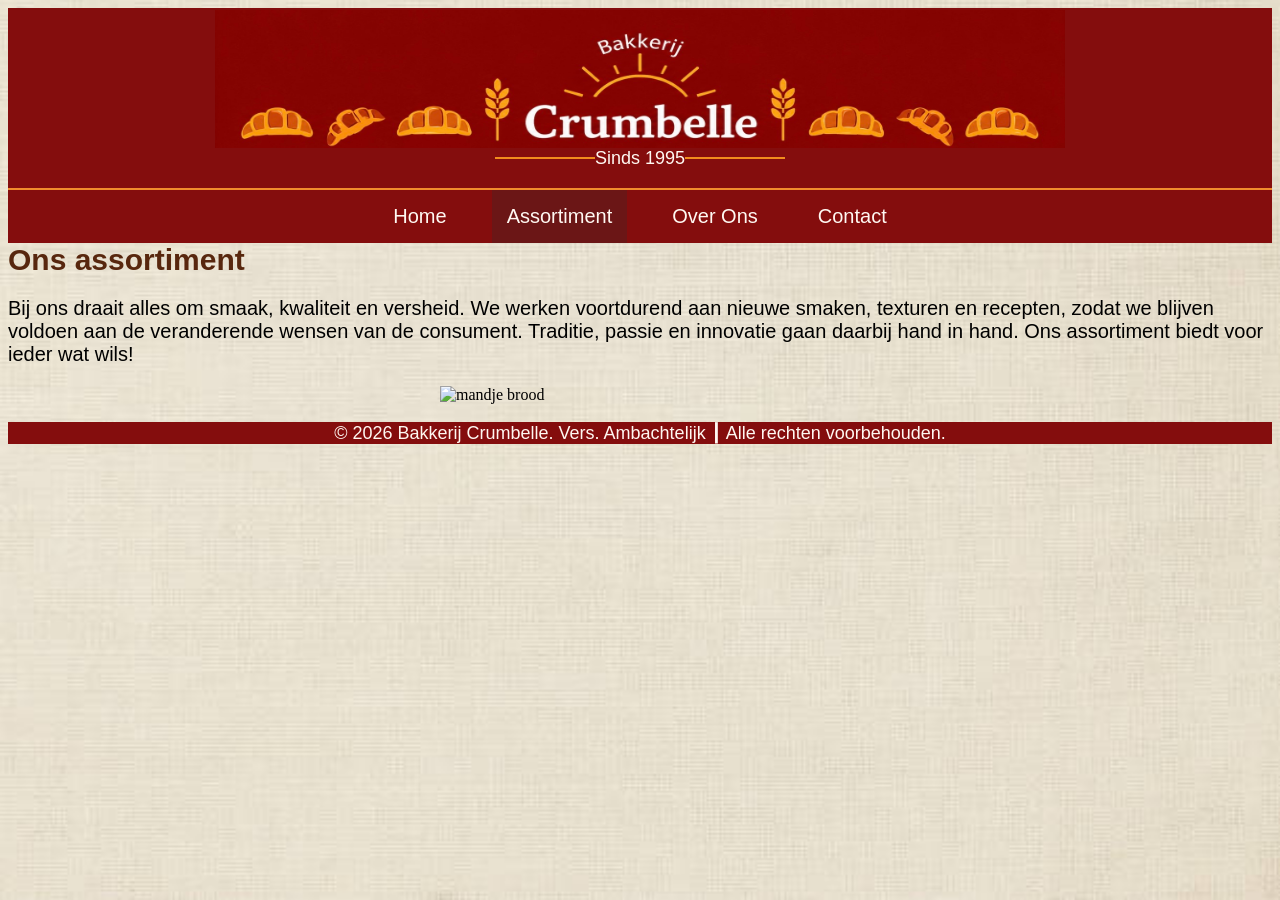
==== assortiment.html @ 92f97325 "voorpagina bewerken" ====
<!DOCTYPE html> 
<html>
   <head> 
    <title> hoi</title>
    <link rel="stylesheet" href="style.css"> 
   </head>

    <body>
       <div id="headerbox">
        <img src="Abalk2.jpg" alt="Balk" id="banner">
        <p id="sinds">Sinds 1995</p>
      </div>

      <nav> 
       <ul>
         <li>
            <a href="index.html">Home</a>
         </li>
        <li>
            <a id="actief" href="assortiment.html">Assortiment</a>
        </li>
         <li>
            <a href="overons.html">Over Ons</a>
        </li>
        <li> 
            <a href="contact.html">Contact</a>
        </li> 
       </ul>
      </nav>

      <div id="flex-container2">
            <div class="assortimenttekst">
               <b id="onsassortiment">Ons assortiment</b>
               <p id="onsassortiment2">Bij ons draait alles om smaak, kwaliteit en versheid. 
                  We werken voortdurend aan nieuwe smaken, texturen en recepten,
                  zodat we blijven voldoen aan de veranderende wensen van de consument.
                  Traditie, passie en innovatie gaan daarbij hand in hand. 
                  Ons assortiment biedt voor ieder wat wils!</p>
            </div>
             <img src="Azoetehapjes.PNG" alt="mandje brood">
      </div>

        
     <footer>
    	 <div>
            <p id="footertekst">&copy; 2026 Bakkerij Crumbelle. Vers. Ambachtelijk ┃ Alle rechten voorbehouden.</p>
       </div>
     </footer>
   </body>
</html>
---- style.css ----
body { 
background-image: url(Abeige.jpg);
background-attachment: fixed;
background-size: cover;}

#banner {
width: 850px;
height: 138px;
display: block;
margin: 0 auto;
}

#headerbox { background-color: #840d0d; 
  display: flex;
  flex-direction: column;
  align-items: center;
   height:180px;
   justify-content: center;
}

#sinds { color: #fff8f2;
margin-top:0%;
display: flex;
align-items: center;
justify-content:center;
position: static;
font-size: 18px;
font-family: 'Segoe UI', Tahoma, Geneva, Verdana, sans-serif;}
#sinds::before,

#sinds::after { content:""; 
width: 100px;
height: 2px;
background: #f18c1d;}

nav {
         border-top: 2px solid  #f18c2d;
   }

nav ul {
        list-style-type: none;
        background-color: #840d0d;
        display: flex;
        margin: 0%;
        justify-content: center;
        padding: 0; 
        gap: 30px;
      }
      
      nav ul li a {
        color: #fff8f2;
        text-decoration: none;
        padding: 15px;
        display: block;
        font-size: 20px;
        font-family: 'Segoe UI', Tahoma, Geneva, Verdana, sans-serif;
      }

      nav ul li a:hover {
      	background-color: #fff8f2;
        color: #B11818;
      }
  
#actief {
      	background-color: #6b1616;
        color: #fff8f2;
      }


#flex-container1 { display: flex;
      justify-content: space-evenly;
      flex-wrap: wrap;
      } 

#flex-container1 img {display: flex;
    justify-content: flex-end;
    width:900px}

.voorpaginatekst {
      width: 30%;
    margin: 5%;
  }

#welkom {
      color: #696057;
      font-size: 30px;
      font-family: 'Segoe UI', Tahoma, Geneva, Verdana, sans-serif;}
#crumbelle {color: #840d0d;
      font-size: 50px;
      font-family: 'Segoe UI', Tahoma, Geneva, Verdana, sans-serif;}
#welkomtekst {color:#000000;
      font-size: 20px;
      font-family: 'Segoe UI', Tahoma, Geneva, Verdana, sans-serif;}

.specialiteiten {text-align: center;
      color: #840d0d;
      background-color: #fff8f2;
      border: 1px solid #e8e8e8;
      box-shadow: 0 1px 3px rgba(0,0,0,0.1);
      padding: 20px;
      font-size: 15px;
      font-family: 'Segoe UI', Tahoma, Geneva, Verdana, sans-serif;}

.specialiteiten h2 {margin-bottom: 30px;
      color:#252323;}

.specialiteiten p {
      color:#252323;
      font-size: 18px ;}

.specialiteitenblok {display: flex; 
      justify-content: center;
      gap:20px;}

.blok { background-color: #fff8f2;
border: 1px solid #e8e8e8;
border-radius: 8px;
padding:20px;
box-shadow: 0 1px 3px rgba(0,0,0,0.05);}












#flex-container2 { display: flex;
      justify-content: space-evenly;
      flex-wrap: wrap;}

#flex-container2 img {display: flex;
    justify-content: flex-end;
    width:400px}

    .onsassortimenttekst {width: 30%;
    margin: 5%;
    padding:20px;
  }
#onsassortiment{
      color: #58270e;
      font-size: 30px;
      font-family: 'Segoe UI', Tahoma, Geneva, Verdana, sans-serif;}
#onsassortiment2{color:#000000;
      font-size: 20px;
      font-family: 'Segoe UI', Tahoma, Geneva, Verdana, sans-serif;}



footer {background-color: #840d0d;
        text-align: center;
        padding-top: 0%;
    
      }

#footertekst { color: #fff8f2;
      font-size: 18px;
      font-family: 'Segoe UI', Tahoma, Geneva, Verdana, sans-serif;}
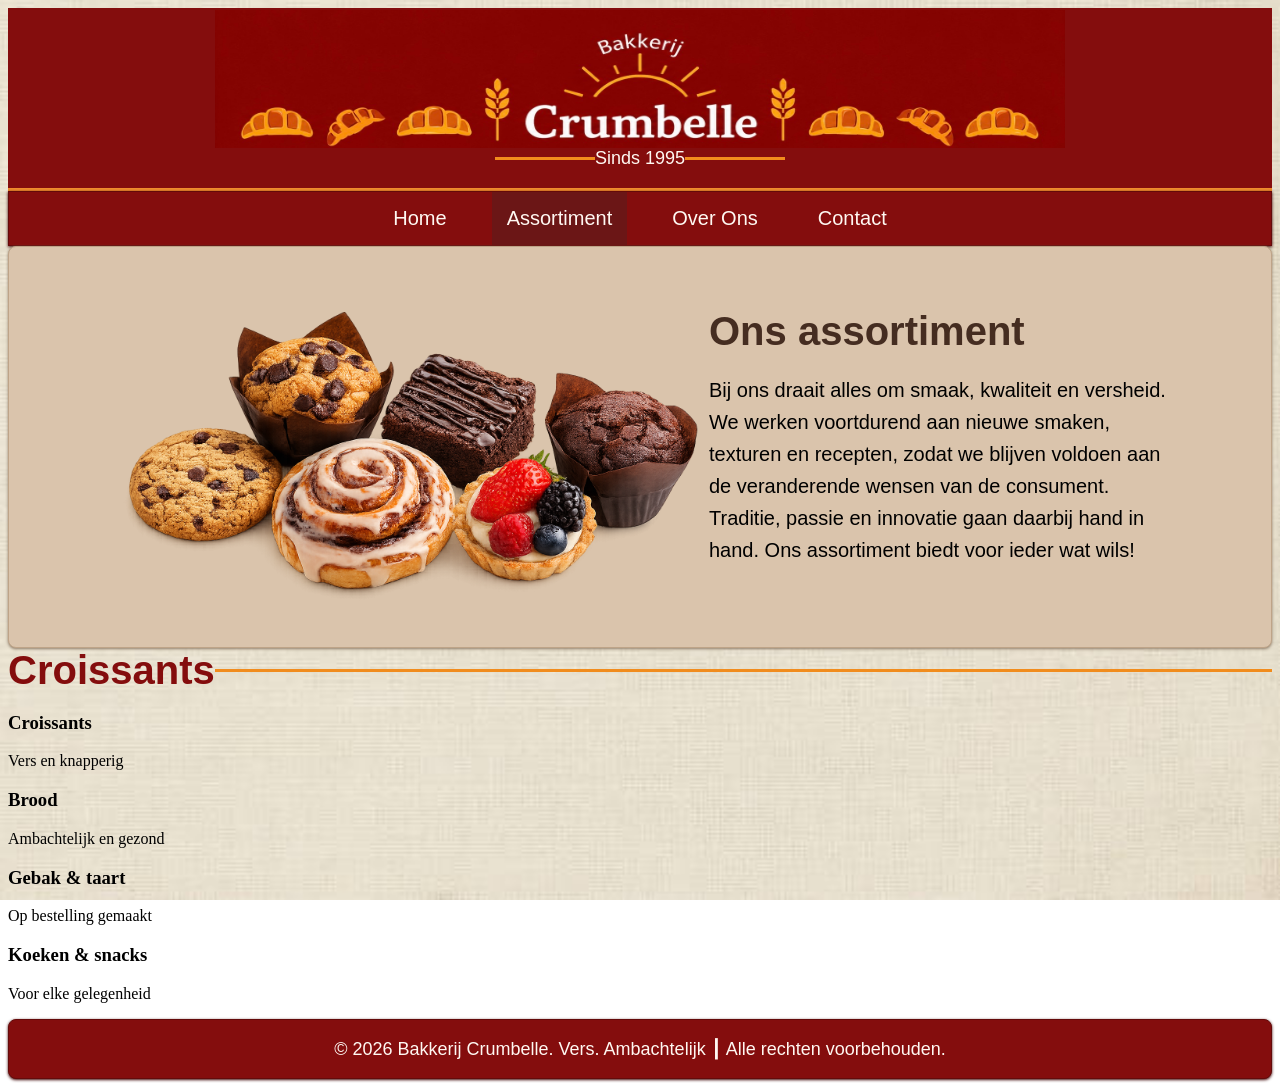
==== commit 93f995df: "assortiment pagina bewerken" ====
--- a/assortiment.html
+++ b/assortiment.html
@@ -8,7 +8,7 @@
     <body>
        <div id="headerbox">
         <img src="Abalk2.jpg" alt="Balk" id="banner">
-        <p id="sinds">Sinds 1995</p>
+        <p id="titel-lijn1">Sinds 1995</p>
       </div>
 
       <nav> 
@@ -29,6 +29,7 @@
       </nav>
 
       <div id="flex-container2">
+               <img src="Ahapjes.PNG" alt="mandje brood">
             <div class="assortimenttekst">
                <b id="onsassortiment">Ons assortiment</b>
                <p id="onsassortiment2">Bij ons draait alles om smaak, kwaliteit en versheid. 
@@ -37,10 +38,37 @@
                   Traditie, passie en innovatie gaan daarbij hand in hand. 
                   Ons assortiment biedt voor ieder wat wils!</p>
             </div>
-             <img src="Azoetehapjes.PNG" alt="mandje brood">
       </div>
 
+
+      <div id="titel-lijn2"'>
+         <b>Croissants</b>
+      </div>
         
+
+<div class="flex-container3">
+      <div class="keuzevak">
+            <div class="vak">
+               <h3>Croissants</h3>
+               <p>Vers en knapperig</p>
+            </div>
+            <div class="vak">
+               <h3>Brood</h3>
+               <p>Ambachtelijk en gezond</p>
+            </div>
+            <div class="vak">
+               <h3>Gebak & taart</h3>
+               <p>Op bestelling gemaakt</p>
+            </div>
+            <div class="vak">
+               <h3>Koeken & snacks</h3>
+               <p>Voor elke gelegenheid</p>
+            </div>
+      </div>
+   </div>
+
+
+
      <footer>
     	 <div>
             <p id="footertekst">&copy; 2026 Bakkerij Crumbelle. Vers. Ambachtelijk ┃ Alle rechten voorbehouden.</p>
--- a/style.css
+++ b/style.css
@@ -19,7 +19,7 @@
    justify-content: center;
 }
 
-#sinds { color: #fff8f2;
+#titel-lijn1 { color: #fff8f2;
 margin-top:0%;
 display: flex;
 align-items: center;
@@ -27,20 +27,22 @@
 position: static;
 font-size: 18px;
 font-family: 'Segoe UI', Tahoma, Geneva, Verdana, sans-serif;}
-#sinds::before,
+#titel-lijn1::before,
 
-#sinds::after { content:""; 
+#titel-lijn1::after { content:""; 
 width: 100px;
-height: 2px;
+height: 3px;
 background: #f18c1d;}
 
 nav {
-         border-top: 2px solid  #f18c2d;
+         border-top: 3px solid  #f18c2d;
    }
 
 nav ul {
         list-style-type: none;
         background-color: #840d0d;
+        border: 1px solid #640a0a;
+        box-shadow: 0 1px 3px #3f0606;
         display: flex;
         margin: 0%;
         justify-content: center;
@@ -73,30 +75,28 @@
       flex-wrap: wrap;
       } 
 
-#flex-container1 img {display: flex;
-    justify-content: flex-end;
-    width:900px}
+#flex-container1 img { width:900px}
 
 .voorpaginatekst {
-      width: 30%;
-    margin: 5%;
+      width: 40%;
   }
 
-#welkom {
-      color: #696057;
+#welkom {color: #696057;
       font-size: 30px;
-      font-family: 'Segoe UI', Tahoma, Geneva, Verdana, sans-serif;}
+      font-family: 'Segoe UI', Tahoma, Geneva, Verdana, sans-serif;
+      margin-top: 100px; }
 #crumbelle {color: #840d0d;
-      font-size: 50px;
+      font-size: 60px;
       font-family: 'Segoe UI', Tahoma, Geneva, Verdana, sans-serif;}
 #welkomtekst {color:#000000;
       font-size: 20px;
-      font-family: 'Segoe UI', Tahoma, Geneva, Verdana, sans-serif;}
+      font-family: 'Segoe UI', Tahoma, Geneva, Verdana, sans-serif;
+      line-height: 1.6;}
 
 .specialiteiten {text-align: center;
       color: #840d0d;
       background-color: #fff8f2;
-      border: 1px solid #e8e8e8;
+      border: 1px solid #dfdede;
       box-shadow: 0 1px 3px rgba(0,0,0,0.1);
       padding: 20px;
       font-size: 15px;
@@ -114,10 +114,10 @@
       gap:20px;}
 
 .blok { background-color: #fff8f2;
-border: 1px solid #e8e8e8;
+border: 1px solid #c1c1c1;
 border-radius: 8px;
 padding:20px;
-box-shadow: 0 1px 3px rgba(0,0,0,0.05);}
+box-shadow: 0 1px 3px rgba(0,0,0,0.1);}
 
 
 
@@ -131,28 +131,58 @@
 
 
 #flex-container2 { display: flex;
-      justify-content: space-evenly;
-      flex-wrap: wrap;}
+      justify-content: space-between;
+      align-items: center;
+      background-color: #dac4ac;
+      border: 1px solid #bea488;
+      border-radius: 8px;
+      box-shadow: 0 1px 3px #8d7a66;}
 
-#flex-container2 img {display: flex;
-    justify-content: flex-end;
-    width:400px}
 
-    .onsassortimenttekst {width: 30%;
-    margin: 5%;
-    padding:20px;
-  }
+#flex-container2 img {
+    width:600px;
+padding-left: 100px;}
+
+.assortimenttekst {width: 40%;
+text-align: left;
+padding-right: 100px;}
+
 #onsassortiment{
-      color: #58270e;
-      font-size: 30px;
-      font-family: 'Segoe UI', Tahoma, Geneva, Verdana, sans-serif;}
+      color: #452d21;
+      font-size: 40px;
+      font-family: 'Segoe UI', Tahoma, Geneva, Verdana, sans-serif;
+      margin-bottom: 15px;}
+
 #onsassortiment2{color:#000000;
       font-size: 20px;
-      font-family: 'Segoe UI', Tahoma, Geneva, Verdana, sans-serif;}
+      font-family: 'Segoe UI', Tahoma, Geneva, Verdana, sans-serif;
+      line-height: 1.6;}
+
+
+#titel-lijn2 { color:#840d0d;
+display: flex;
+align-items: center;
+font-size: 40px;
+font-family: 'Segoe UI', Tahoma, Geneva, Verdana, sans-serif;}
+
+#titel-lijn2::after { content:""; 
+width: 100%;
+height: 3px;
+background: #f18c1d;}
+
+
+
+
+
+
+
 
 
 
 footer {background-color: #840d0d;
+        border: 1px solid #640a0a;
+        border-radius: 8px;
+        box-shadow: 0 1px 3px #3f0606;
         text-align: center;
         padding-top: 0%;
     
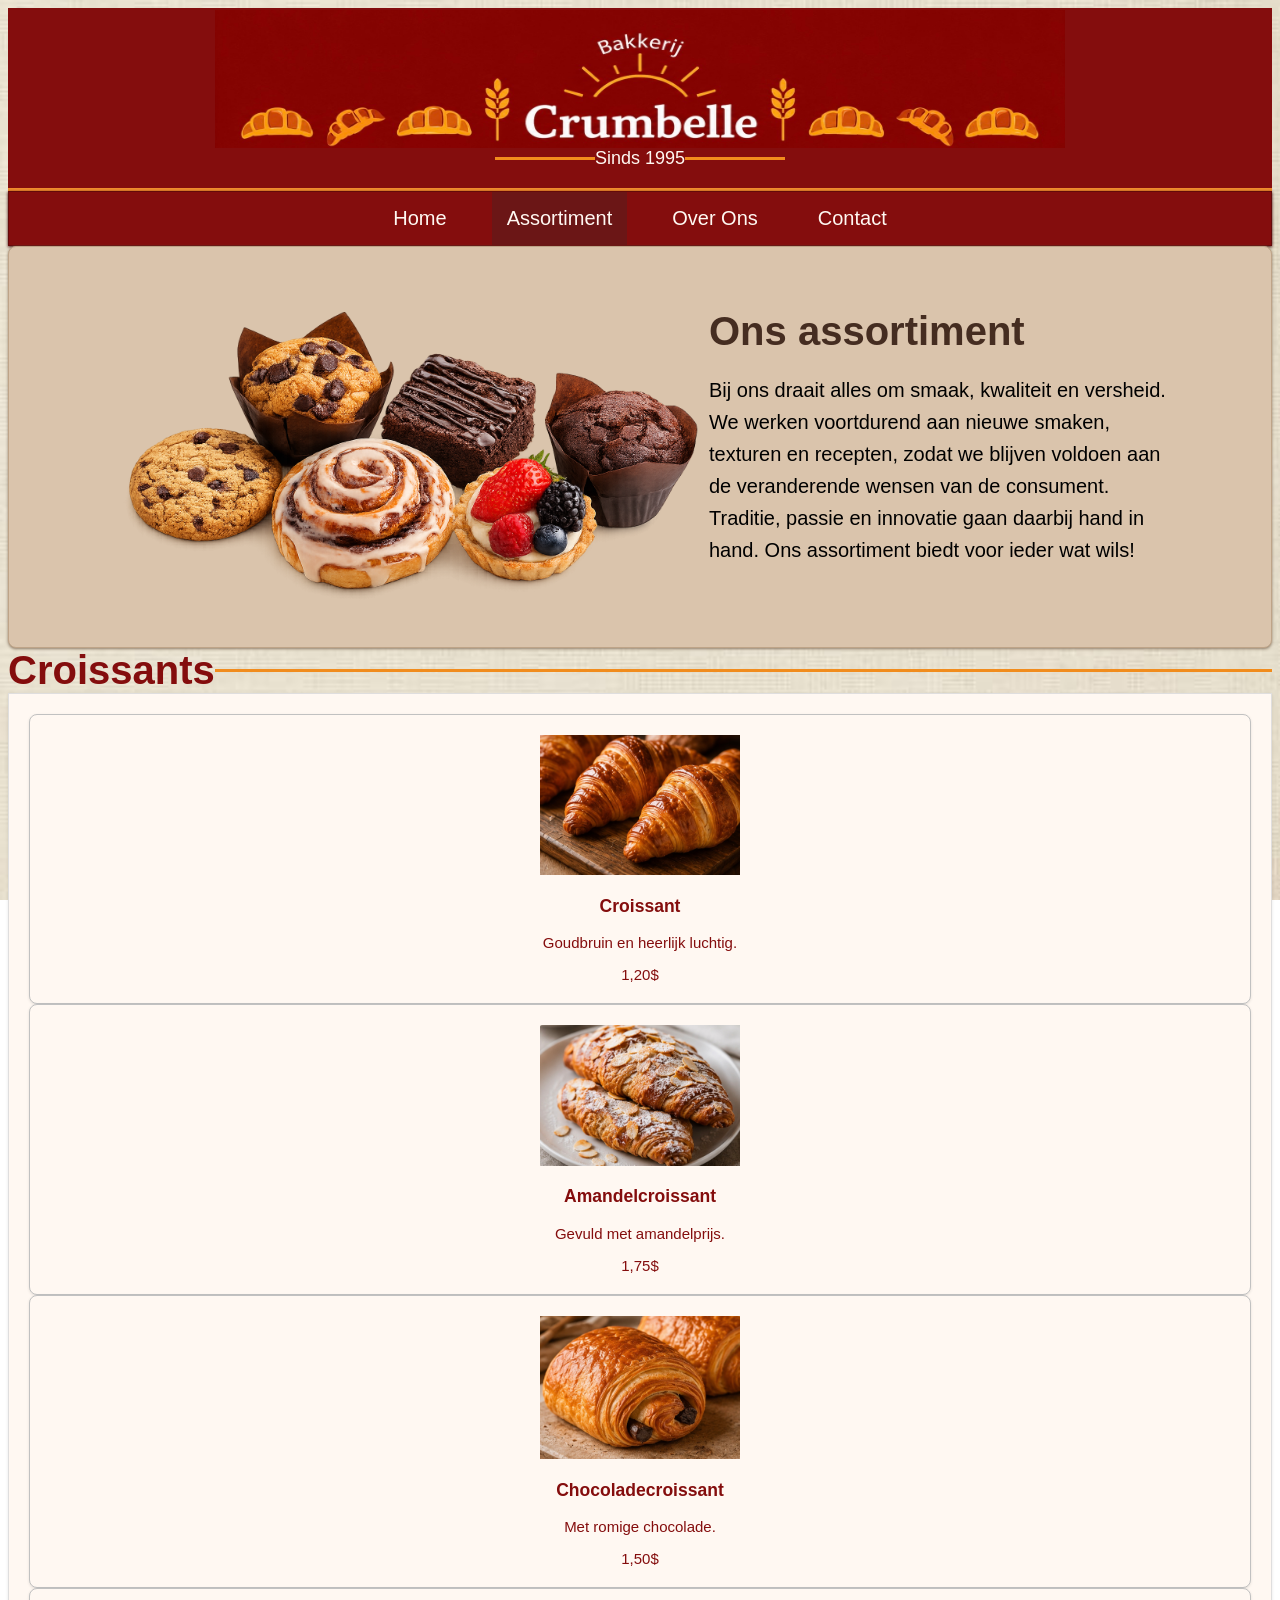
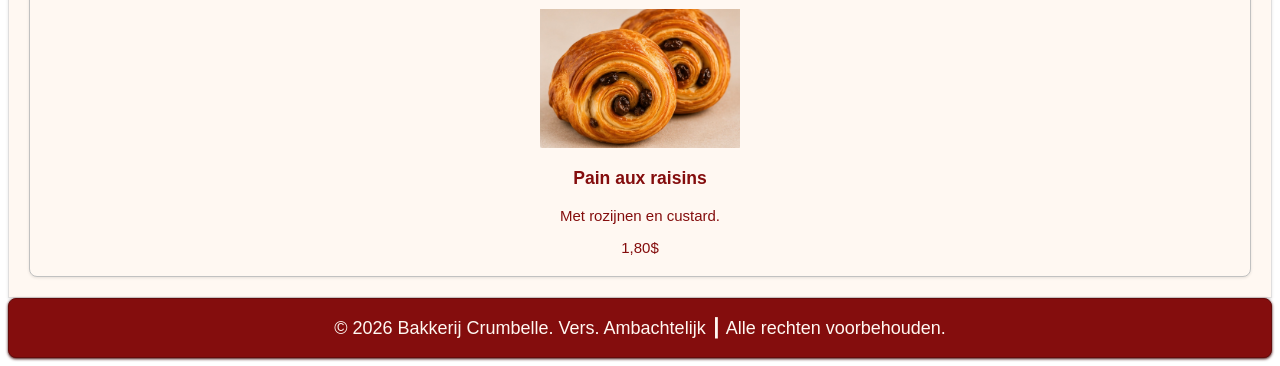
==== commit 439a68a6: "foto's" ====
--- a/assortiment.html
+++ b/assortiment.html
@@ -49,20 +49,28 @@
 <div class="flex-container3">
       <div class="keuzevak">
             <div class="vak">
-               <h3>Croissants</h3>
-               <p>Vers en knapperig</p>
+               <img class="vakimg" src="Acroissants.jpg" alt="croissant"> 
+               <h3>Croissant</h3>
+               <p>Goudbruin en heerlijk luchtig.</p>
+               <span>1,20$</span>
             </div>
             <div class="vak">
-               <h3>Brood</h3>
-               <p>Ambachtelijk en gezond</p>
+               <img class="vakimg" src="Aamandelcroissant.jpg" alt="amandel croissant"> 
+               <h3>Amandelcroissant</h3>
+               <p>Gevuld met amandelprijs.</p>
+               <span>1,75$</span>
             </div>
             <div class="vak">
-               <h3>Gebak & taart</h3>
-               <p>Op bestelling gemaakt</p>
+               <img class="vakimg" src="Achocoladecroissant.jpg" alt="chocolade croissant"> 
+               <h3>Chocoladecroissant</h3>
+               <p>Met romige chocolade.</p>
+               <span>1,50$</span>
             </div>
             <div class="vak">
-               <h3>Koeken & snacks</h3>
-               <p>Voor elke gelegenheid</p>
+               <img class="vakimg" src="Apainauxraisins.jpg" alt="pain aux raisins"> 
+               <h3>Pain aux raisins</h3>
+               <p>Met rozijnen en custard.</p>
+               <span>1,80$</span>
             </div>
       </div>
    </div>
--- a/style.css
+++ b/style.css
@@ -174,6 +174,33 @@
 
 
 
+.flex-container3 {text-align: center;
+      color: #840d0d;
+      background-color: #fff8f2;
+      border: 1px solid #dfdede;
+      box-shadow: 0 1px 3px rgba(0,0,0,0.1);
+      padding: 20px;
+      font-size: 15px;
+      font-family: 'Segoe UI', Tahoma, Geneva, Verdana, sans-serif;}
+
+ .vakimg  { width:200px}
+
+.specialiteiten h3 {margin-bottom: 30px;
+      color:#252323;}
+
+.specialiteiten p {
+      color:#252323;
+      font-size: 18px ;}
+
+.specialiteitenblok {display: flex; 
+      justify-content: center;
+      gap:20px;}
+
+.vak { background-color: #fff8f2;
+border: 1px solid #c1c1c1;
+border-radius: 8px;
+padding:20px;
+box-shadow: 0 1px 3px rgba(0,0,0,0.1);}
 
 
 
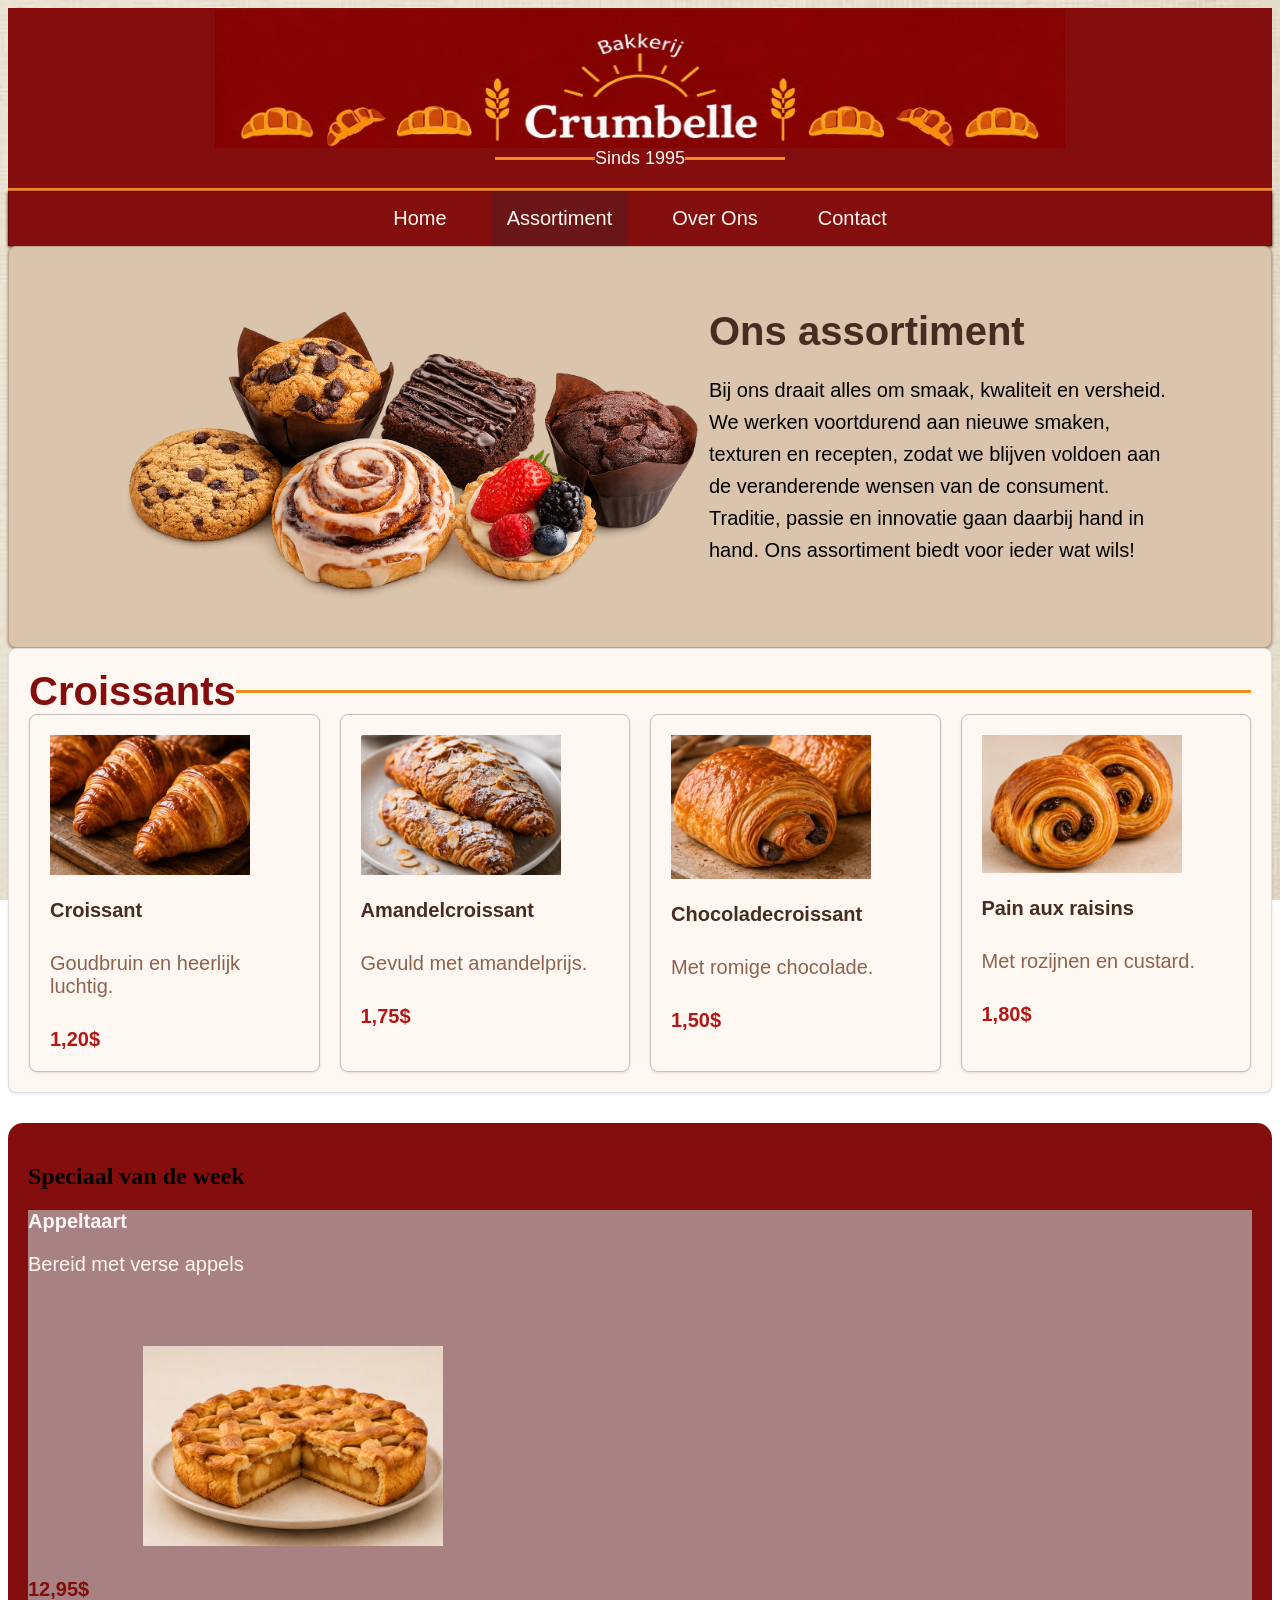
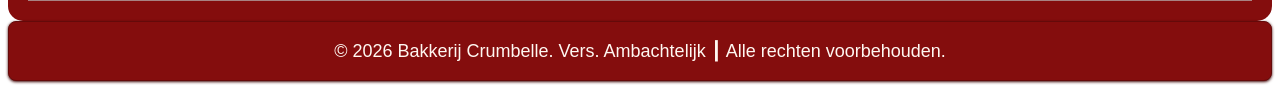
==== commit 6f0f419e: "assortiment pagina bewerken" ====
--- a/assortiment.html
+++ b/assortiment.html
@@ -41,40 +41,50 @@
       </div>
 
 
+<div class="flex-container3">
       <div id="titel-lijn2"'>
          <b>Croissants</b>
       </div>
-        
-
-<div class="flex-container3">
       <div class="keuzevak">
-            <div class="vak">
+           <div class="vak">
                <img class="vakimg" src="Acroissants.jpg" alt="croissant"> 
                <h3>Croissant</h3>
                <p>Goudbruin en heerlijk luchtig.</p>
-               <span>1,20$</span>
+               <b>1,20$</b>
             </div>
             <div class="vak">
                <img class="vakimg" src="Aamandelcroissant.jpg" alt="amandel croissant"> 
                <h3>Amandelcroissant</h3>
                <p>Gevuld met amandelprijs.</p>
-               <span>1,75$</span>
+               <b>1,75$</b>
             </div>
             <div class="vak">
                <img class="vakimg" src="Achocoladecroissant.jpg" alt="chocolade croissant"> 
                <h3>Chocoladecroissant</h3>
                <p>Met romige chocolade.</p>
-               <span>1,50$</span>
+               <b>1,50$</b>
             </div>
             <div class="vak">
                <img class="vakimg" src="Apainauxraisins.jpg" alt="pain aux raisins"> 
                <h3>Pain aux raisins</h3>
                <p>Met rozijnen en custard.</p>
-               <span>1,80$</span>
+               <b>1,80$</b>
             </div>
       </div>
-   </div>
-
+</div>
+      
+        
+   <div class="flex-container4">
+      <h2>Speciaal van de week</h2>
+         <div class="weekspecial"> 
+               <h3>Appeltaart</h3>
+               <p>Bereid met verse appels</p>
+               <b>12,95$</b>
+                <img src="Aappeltaart.PNG" alt="appeltaart">
+         </div>
+         
+        
+  </div>
 
 
      <footer>
--- a/style.css
+++ b/style.css
@@ -94,26 +94,35 @@
       line-height: 1.6;}
 
 .specialiteiten {text-align: center;
-      color: #840d0d;
       background-color: #fff8f2;
       border: 1px solid #dfdede;
       box-shadow: 0 1px 3px rgba(0,0,0,0.1);
-      padding: 20px;
-      font-size: 15px;
-      font-family: 'Segoe UI', Tahoma, Geneva, Verdana, sans-serif;}
+      padding: 20px;}
 
 .specialiteiten h2 {margin-bottom: 30px;
-      color:#252323;}
+      color:#252323;
+      font-size: 20px;
+      font-family: 'Segoe UI', Tahoma, Geneva, Verdana, sans-serif;}
+
+.specialiteiten h3 { color: #840d0d;
+ font-size: 20px;
+      font-family: 'Segoe UI', Tahoma, Geneva, Verdana, sans-serif;}
+
 
 .specialiteiten p {
       color:#252323;
-      font-size: 18px ;}
-
-.specialiteitenblok {display: flex; 
-      justify-content: center;
-      gap:20px;}
-
-.blok { background-color: #fff8f2;
+      font-size: 20px ;
+      font-family: 'Segoe UI', Tahoma, Geneva, Verdana, sans-serif;}
+
+ .specialiteitenblok {display:flex;
+justify-content: center;
+gap:20px;
+flex-wrap: wrap;
+}
+
+.blok { 
+     text-align: center;
+      background-color: #fff8f2;
 border: 1px solid #c1c1c1;
 border-radius: 8px;
 padding:20px;
@@ -159,8 +168,16 @@
       line-height: 1.6;}
 
 
+
+
+
+
+
+
+
 #titel-lijn2 { color:#840d0d;
 display: flex;
+justify-content: space-between;
 align-items: center;
 font-size: 40px;
 font-family: 'Segoe UI', Tahoma, Geneva, Verdana, sans-serif;}
@@ -171,39 +188,65 @@
 background: #f18c1d;}
 
 
-
-
-
-.flex-container3 {text-align: center;
-      color: #840d0d;
-      background-color: #fff8f2;
+.flex-container3 {background-color: #fff8f2;
       border: 1px solid #dfdede;
       box-shadow: 0 1px 3px rgba(0,0,0,0.1);
       padding: 20px;
-      font-size: 15px;
-      font-family: 'Segoe UI', Tahoma, Geneva, Verdana, sans-serif;}
+      border-radius: 8px;}
+
+.keuzevak {text-align:left;
+      display:flex;
+      justify-content: center;
+      gap:20px;
+}
 
  .vakimg  { width:200px}
 
-.specialiteiten h3 {margin-bottom: 30px;
-      color:#252323;}
-
-.specialiteiten p {
-      color:#252323;
-      font-size: 18px ;}
-
-.specialiteitenblok {display: flex; 
-      justify-content: center;
-      gap:20px;}
+.keuzevak h3 {margin-bottom: 30px;
+      color:#452d21;
+      font-size: 20px;
+font-family: 'Segoe UI', Tahoma, Geneva, Verdana, sans-serif;
+}
+.keuzevak p {margin-bottom: 30px;
+      color:#8b634f;
+      font-size: 20px;
+font-family: 'Segoe UI', Tahoma, Geneva, Verdana, sans-serif;
+}
+
+.keuzevak b {margin-bottom: 30px;
+      color:#b11818;
+      font-size: 20px;
+font-family: 'Segoe UI', Tahoma, Geneva, Verdana, sans-serif;
+}
+
 
 .vak { background-color: #fff8f2;
 border: 1px solid #c1c1c1;
 border-radius: 8px;
 padding:20px;
-box-shadow: 0 1px 3px rgba(0,0,0,0.1);}
-
-
-
+box-shadow: 0 1px 3px rgba(0,0,0,0.1);
+width: 300px;}
+
+
+
+.flex-container4{background-color: #840d0d;
+border-radius: 15px;
+padding:20px;
+margin-top:30px;}
+
+.weekspecial {background-color: rgb(168, 130, 130);
+}
+
+.weekspecial h3 {color: #fff8f2; font-size: 20px;
+font-family: 'Segoe UI', Tahoma, Geneva, Verdana, sans-serif;}
+.weekspecial p {color: #fff8f2; font-size: 20px;
+font-family: 'Segoe UI', Tahoma, Geneva, Verdana, sans-serif;}
+.weekspecial b {color:#840d0d;font-size: 20px;
+font-family: 'Segoe UI', Tahoma, Geneva, Verdana, sans-serif;}
+               
+.weekspecial img {padding:50px;
+width: 300px;}
+            
 
 
 footer {background-color: #840d0d;
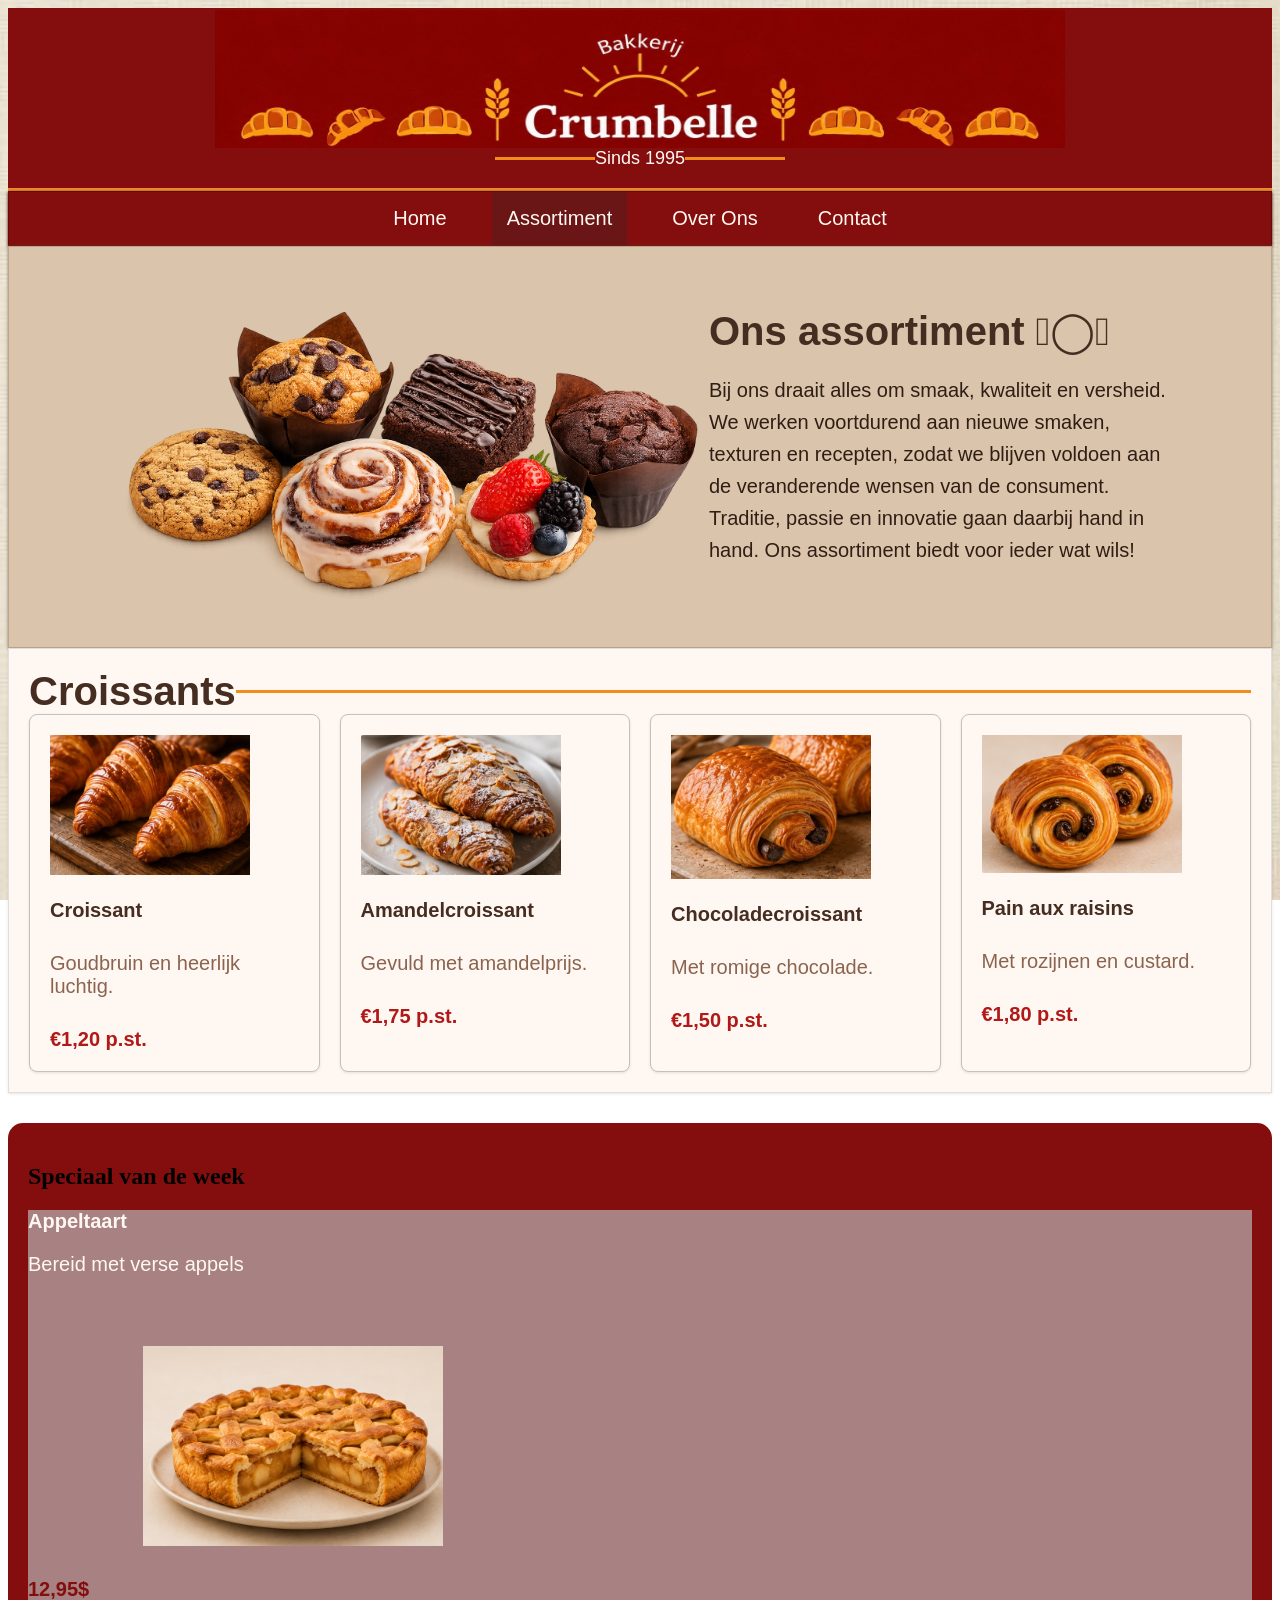
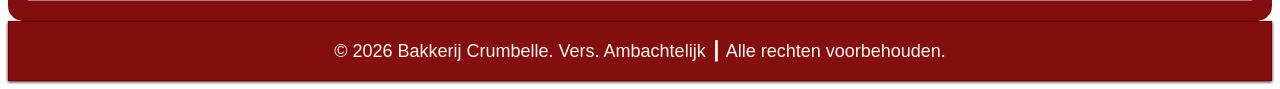
==== commit e4df6a7b: "opmaak alle pagina"s" ====
--- a/assortiment.html
+++ b/assortiment.html
@@ -31,7 +31,7 @@
       <div id="flex-container2">
                <img src="Ahapjes.PNG" alt="mandje brood">
             <div class="assortimenttekst">
-               <b id="onsassortiment">Ons assortiment</b>
+               <b id="onsassortiment">Ons assortiment 𓌉◯𓇋</b>
                <p id="onsassortiment2">Bij ons draait alles om smaak, kwaliteit en versheid. 
                   We werken voortdurend aan nieuwe smaken, texturen en recepten,
                   zodat we blijven voldoen aan de veranderende wensen van de consument.
@@ -50,25 +50,25 @@
                <img class="vakimg" src="Acroissants.jpg" alt="croissant"> 
                <h3>Croissant</h3>
                <p>Goudbruin en heerlijk luchtig.</p>
-               <b>1,20$</b>
+               <b>€1,20 p.st.</b>
             </div>
             <div class="vak">
                <img class="vakimg" src="Aamandelcroissant.jpg" alt="amandel croissant"> 
                <h3>Amandelcroissant</h3>
                <p>Gevuld met amandelprijs.</p>
-               <b>1,75$</b>
+               <b>€1,75 p.st.</b>
             </div>
             <div class="vak">
                <img class="vakimg" src="Achocoladecroissant.jpg" alt="chocolade croissant"> 
                <h3>Chocoladecroissant</h3>
                <p>Met romige chocolade.</p>
-               <b>1,50$</b>
+               <b>€1,50 p.st.</b>
             </div>
             <div class="vak">
                <img class="vakimg" src="Apainauxraisins.jpg" alt="pain aux raisins"> 
                <h3>Pain aux raisins</h3>
                <p>Met rozijnen en custard.</p>
-               <b>1,80$</b>
+               <b>€1,80 p.st.</b>
             </div>
       </div>
 </div>
--- a/style.css
+++ b/style.css
@@ -70,6 +70,41 @@
       }
 
 
+.reviews {overflow: hidden;
+background-color: #fff8f2;
+padding: 20px 0;
+border-top: 1px solid #e5d8cc;}
+
+.review-track {
+display: flex;
+padding: 20px 0;
+width: max-content;
+animation: schuif 60s linear infinite;}
+
+.review{height: 80px;
+      display:flex;
+      align-items: center;
+margin-right: 300px;
+padding: 15px;
+background-color: white;
+border-radius: 10px;
+box-shadow:  0 2px 6px rgba(0,0,0,0.1);
+color:#452d21;
+      font-size: 25px;
+      font-family: 'Segoe UI', Tahoma, Geneva, Verdana, sans-serif;}
+
+@keyframes schuif {
+      from{transform: translateX(0%);}
+      to{transform: translateX(-50%);}
+
+}
+
+
+
+
+
+
+
 #flex-container1 { display: flex;
       justify-content: space-evenly;
       flex-wrap: wrap;
@@ -88,7 +123,7 @@
 #crumbelle {color: #840d0d;
       font-size: 60px;
       font-family: 'Segoe UI', Tahoma, Geneva, Verdana, sans-serif;}
-#welkomtekst {color:#000000;
+#welkomtekst {color:#301e15;
       font-size: 20px;
       font-family: 'Segoe UI', Tahoma, Geneva, Verdana, sans-serif;
       line-height: 1.6;}
@@ -100,8 +135,8 @@
       padding: 20px;}
 
 .specialiteiten h2 {margin-bottom: 30px;
-      color:#252323;
-      font-size: 20px;
+      color:#452d21;
+      font-size: 30px;
       font-family: 'Segoe UI', Tahoma, Geneva, Verdana, sans-serif;}
 
 .specialiteiten h3 { color: #840d0d;
@@ -110,7 +145,7 @@
 
 
 .specialiteiten p {
-      color:#252323;
+      color:#301e15;
       font-size: 20px ;
       font-family: 'Segoe UI', Tahoma, Geneva, Verdana, sans-serif;}
 
@@ -144,7 +179,6 @@
       align-items: center;
       background-color: #dac4ac;
       border: 1px solid #bea488;
-      border-radius: 8px;
       box-shadow: 0 1px 3px #8d7a66;}
 
 
@@ -162,7 +196,7 @@
       font-family: 'Segoe UI', Tahoma, Geneva, Verdana, sans-serif;
       margin-bottom: 15px;}
 
-#onsassortiment2{color:#000000;
+#onsassortiment2{color:#301e15;
       font-size: 20px;
       font-family: 'Segoe UI', Tahoma, Geneva, Verdana, sans-serif;
       line-height: 1.6;}
@@ -175,7 +209,7 @@
 
 
 
-#titel-lijn2 { color:#840d0d;
+#titel-lijn2 { color: #452d21;
 display: flex;
 justify-content: space-between;
 align-items: center;
@@ -191,8 +225,7 @@
 .flex-container3 {background-color: #fff8f2;
       border: 1px solid #dfdede;
       box-shadow: 0 1px 3px rgba(0,0,0,0.1);
-      padding: 20px;
-      border-radius: 8px;}
+      padding: 20px;}
 
 .keuzevak {text-align:left;
       display:flex;
@@ -249,9 +282,147 @@
             
 
 
+
+
+
+
+
+.overons-header {background-image: url("Aoverons.PNG");
+background-size: cover;
+background-position: center;
+height: 400px;
+padding-top: 10px;
+display: flex;
+flex-direction: column;
+justify-content: center;
+text-align: center;}
+
+.overons-header b{color:#fff8f2;
+      font-size: 40px;
+      font-family: 'Segoe UI', Tahoma, Geneva, Verdana, sans-serif;
+      text-shadow: 0px 0px 10px black,
+      0px 0px 20px black,
+      0px 0px 30px black;}
+
+.overons-header p{color:#fff8f2;
+      font-size: 20px;
+      font-family: 'Segoe UI', Tahoma, Geneva, Verdana, sans-serif;
+      text-shadow: 0px 0px 10px black,
+      0px 0px 20px black,
+      0px 0px 30px black;}
+
+
+
+
+
+
+
+
+.contact-header {background-image: url("Acontact.PNG");
+background-size: cover;
+background-position: center;
+height: 400px;
+padding-top: 10px;
+display: flex;
+flex-direction: column;
+justify-content: center;
+text-align: center;}
+
+.contact-header b{color:#fff8f2;
+      font-size: 40px;
+      font-family: 'Segoe UI', Tahoma, Geneva, Verdana, sans-serif;
+text-shadow: 0px 0px 10px black,
+      0px 0px 20px black,
+      0px 0px 30px black;}
+
+.contact-header p{color:#fff8f2;
+      font-size: 20px;
+      font-family: 'Segoe UI', Tahoma, Geneva, Verdana, sans-serif;
+      text-shadow: 0px 0px 10px black,
+      0px 0px 20px black,
+      0px 0px 30px black;}
+
+
+
+
+
+
+
+.contact-container {display: flex;
+gap:20px;
+margin-top: 40px; /*ruimte onder header*/}
+
+.contact-links {background-color: #fff8f2;
+border: 1px solid #e5d8cc;
+padding: 20px;
+width:600px;}
+
+.contactgegevens {
+padding: 30px;
+width: 600px;}
+
+.contactgegevens h2{color: #840d0d;
+margin-bottom: 15px;
+font-size: 20px;
+font-family: 'Segoe UI', Tahoma, Geneva, Verdana, sans-serif;}
+.contactgegevens p{color:#301e15;
+margin: 8px 0;
+font-size: 20px;
+font-family: 'Segoe UI', Tahoma, Geneva, Verdana, sans-serif;}
+
+
+
+.openingstijden {padding: 30px;
+width: 600px;}
+.openingstijden h2 {color: #840d0d;
+margin-bottom: 15px;
+font-size: 20px;
+font-family: 'Segoe UI', Tahoma, Geneva, Verdana, sans-serif;}
+.openingstijden p{color:#301e15;
+margin: 8px 0;
+font-size: 20px;
+font-family: 'Segoe UI', Tahoma, Geneva, Verdana, sans-serif;}
+
+
+.contact-rechts {display:flex;
+      justify-content: space-between;
+      align-items: flex-start;
+      background-color: #fff8f2;
+border: 1px solid #e5d8cc;
+padding: 50px;
+width:1000px;}
+
+.contactvak { width: 250px;
+      padding:12px;
+      border: 1px solid #ddd;;
+      border-radius: 8px;
+      color:#301e15;
+margin-bottom: 15px;
+font-size: 20px;
+font-family: 'Segoe UI', Tahoma, Geneva, Verdana, sans-serif;}
+
+
+.contact-rechts h2 {color: #840d0d;
+margin-bottom: 15px;
+font-size: 20px;
+font-family: 'Segoe UI', Tahoma, Geneva, Verdana, sans-serif;}
+.contact-rechts p {color:#301e15;
+margin: 8px 0;
+font-size: 20px;
+font-family: 'Segoe UI', Tahoma, Geneva, Verdana, sans-serif;}
+
+.formulier{width:350px;}
+.broodfoto img {width: 500px;
+      height:600px;
+border-radius: 8px;}
+
+
+
+
+
+
 footer {background-color: #840d0d;
         border: 1px solid #640a0a;
-        border-radius: 8px;
         box-shadow: 0 1px 3px #3f0606;
         text-align: center;
         padding-top: 0%;
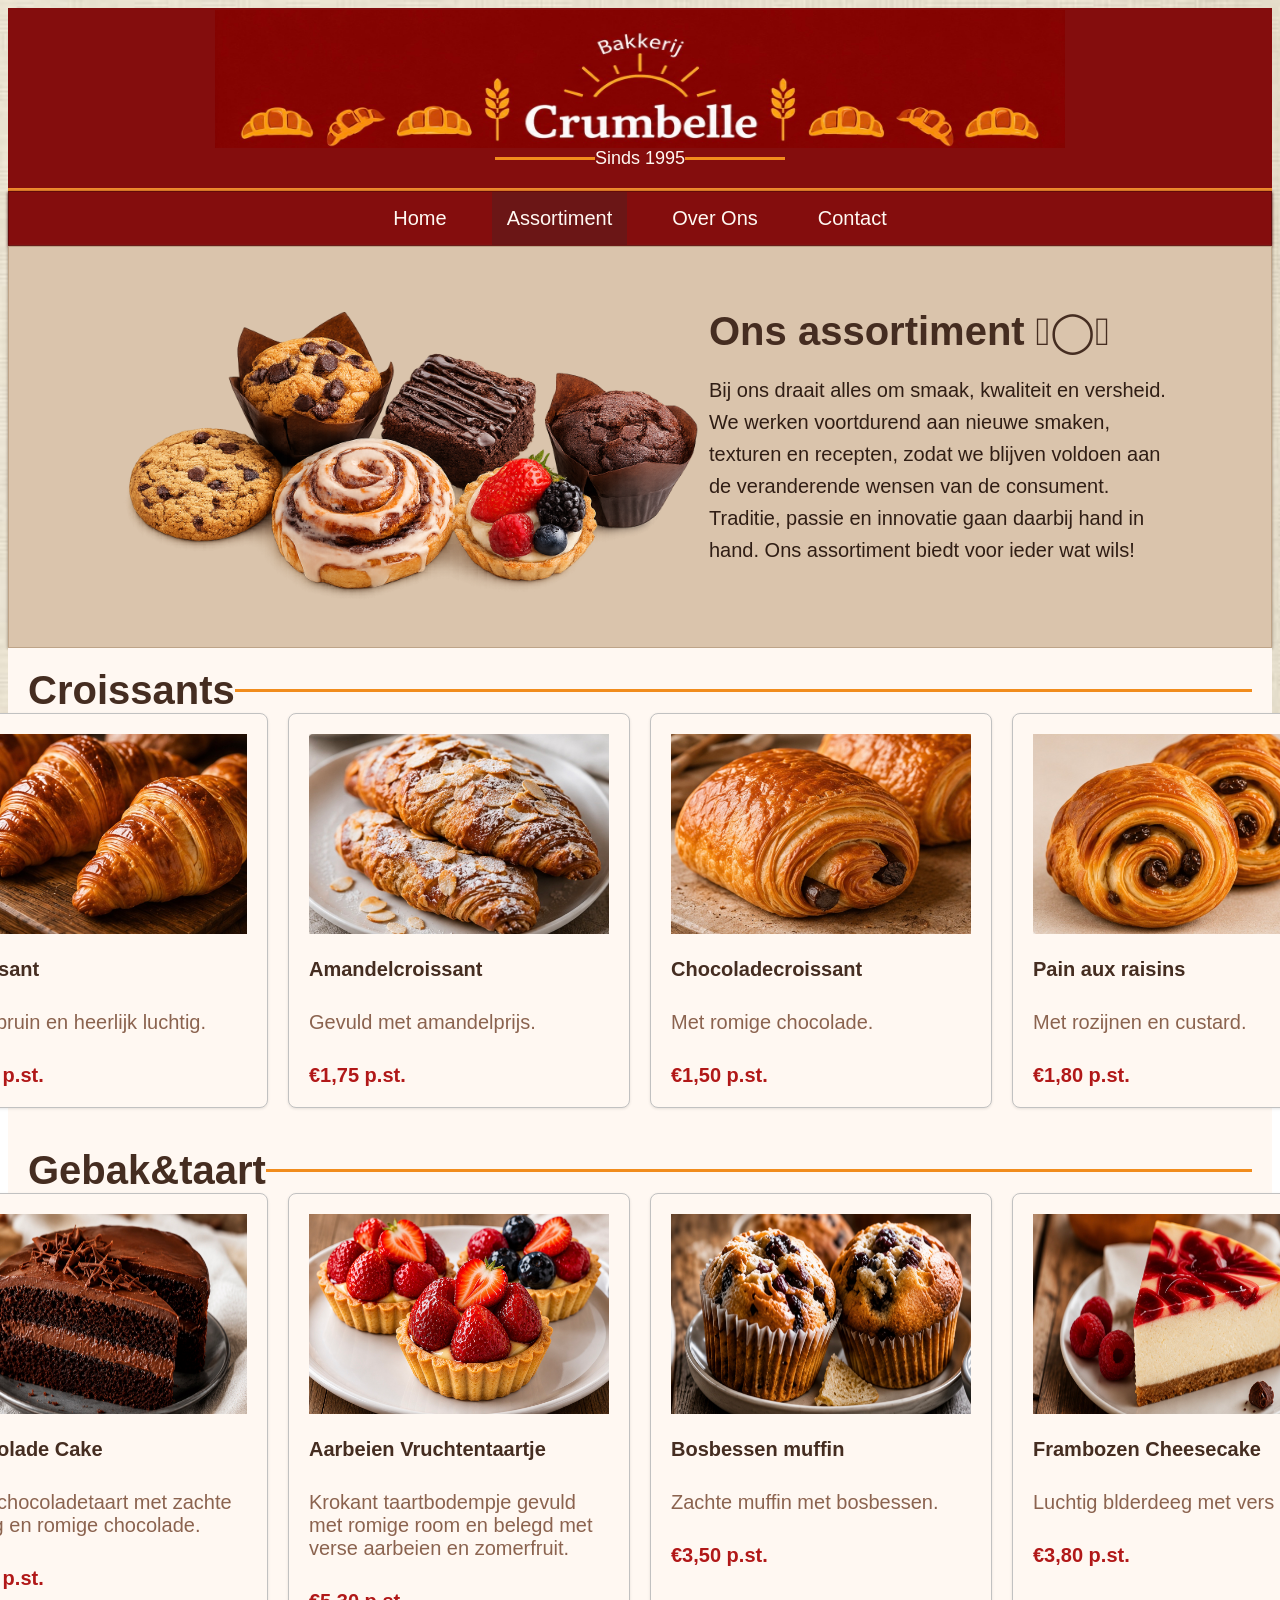
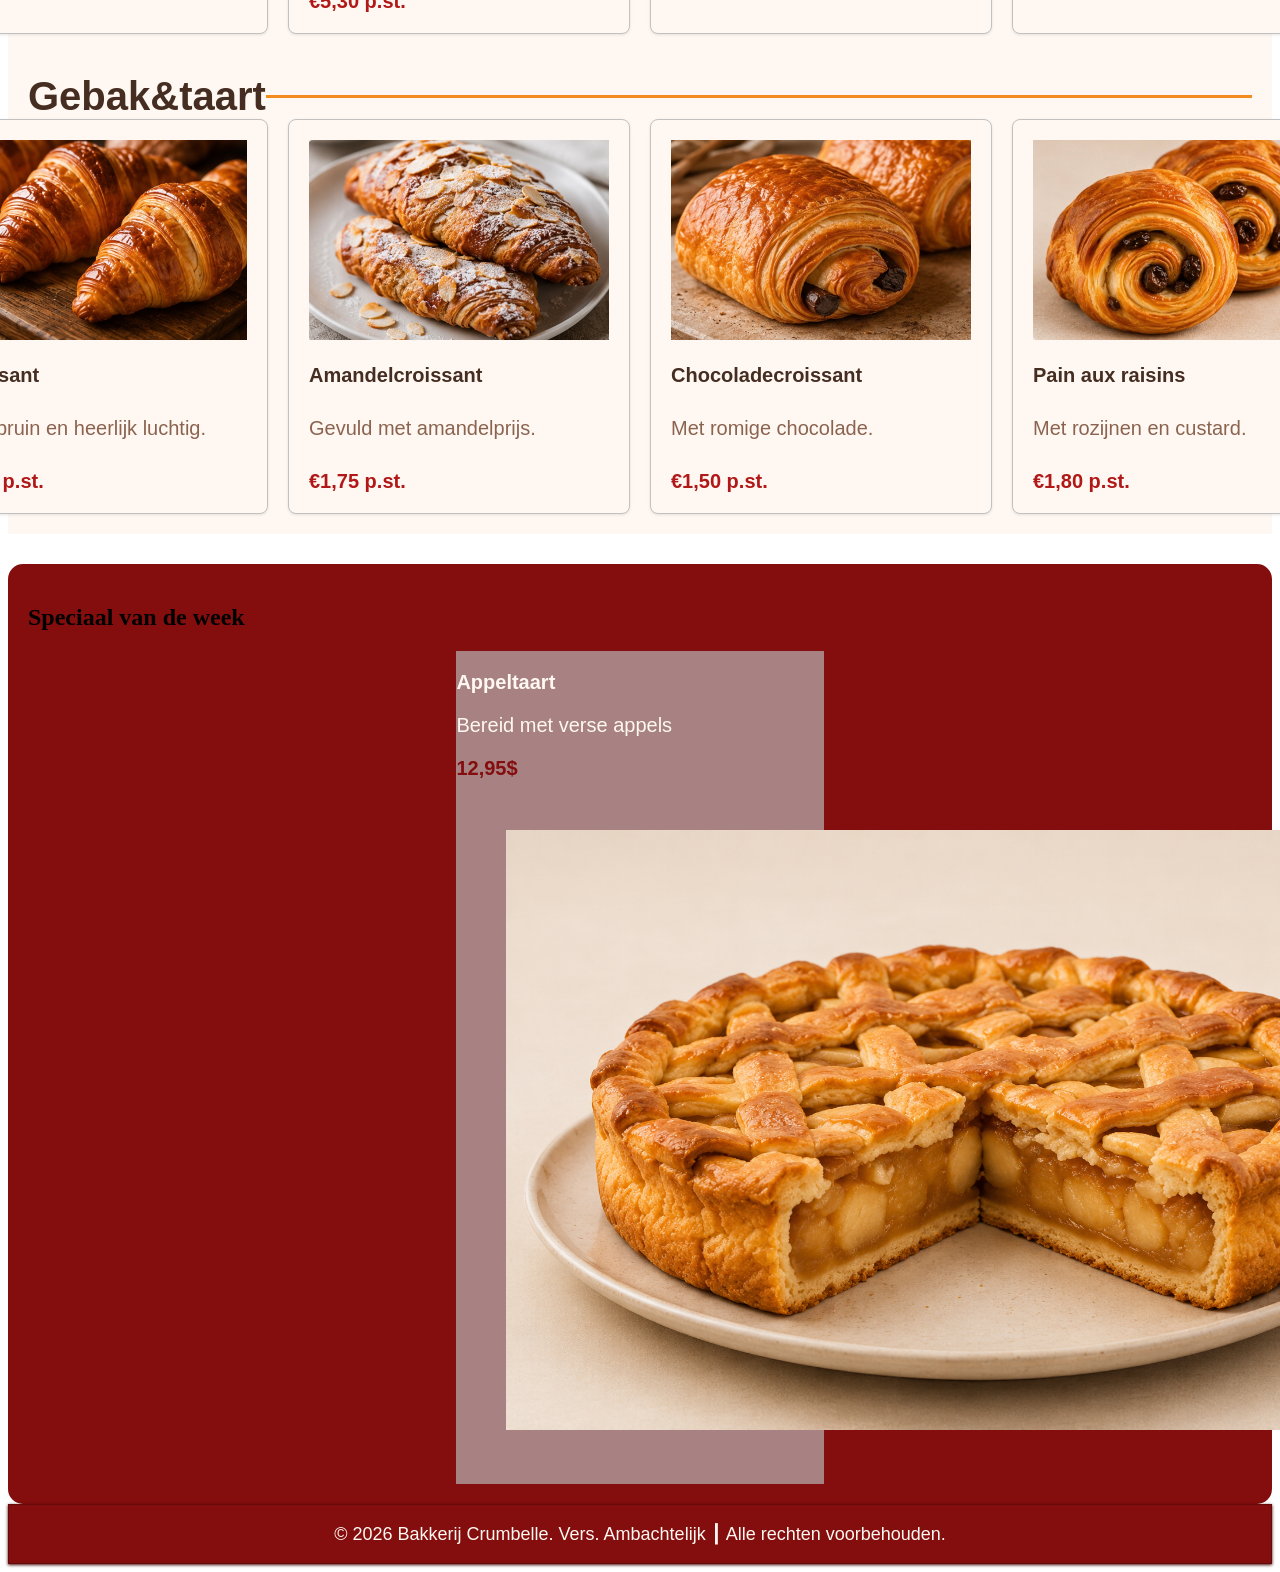
==== commit 3960b979: "extra colomn assortiment. verbeteren contact vakken" ====
--- a/assortiment.html
+++ b/assortiment.html
@@ -41,7 +41,7 @@
       </div>
 
 
-<div class="flex-container3">
+<div class="assortiment-flexcontainer">
       <div id="titel-lijn2"'>
          <b>Croissants</b>
       </div>
@@ -73,15 +73,85 @@
       </div>
 </div>
       
-        
-   <div class="flex-container4">
-      <h2>Speciaal van de week</h2>
+
+<div class="assortiment-flexcontainer">
+      <div id="titel-lijn2"'>
+         <b>Gebak&taart</b>
+      </div>
+      <div class="keuzevak">
+           <div class="vak">
+               <img class="vakimg" src="Achocoladecake.jpg" alt="chocolade taart"> 
+               <h3>Chocolade Cake</h3>
+               <p>Rijke chocoladetaart met zachte vulling en romige chocolade.</p>
+               <b>€4,50 p.st.</b>
+            </div>
+            <div class="vak">
+               <img class="vakimg" src="Aaardbeienvruchtentaartje.jpg" alt="aarbeien taart"> 
+               <h3>Aarbeien Vruchtentaartje</h3>
+               <p>Krokant taartbodempje gevuld met romige room en belegd met verse aarbeien en zomerfruit.</p>
+               <b>€5,30 p.st.</b>
+            </div>
+            <div class="vak">
+               <img class="vakimg" src="Abosbessenmuffin.jpg" alt="Bosbessen muffin"> 
+               <h3>Bosbessen muffin</h3>
+               <p>Zachte muffin met bosbessen.</p>
+               <b>€3,50 p.st.</b>
+            </div>
+            <div class="vak">
+               <img class="vakimg" src="Aframbozencheesecake.jpg" alt="Frambozen cheescake"> 
+               <h3>Frambozen Cheesecake</h3>
+               <p>Luchtig blderdeeg met vers fruit</p>
+               <b>€3,80 p.st.</b>
+            </div>
+      </div>
+</div>
+      
+<div class="assortiment-flexcontainer">
+      <div id="titel-lijn2"'>
+         <b>Gebak&taart</b>
+      </div>
+      <div class="keuzevak">
+           <div class="vak">
+               <img class="vakimg" src="Acroissants.jpg" alt="croissant"> 
+               <h3>Croissant</h3>
+               <p>Goudbruin en heerlijk luchtig.</p>
+               <b>€1,20 p.st.</b>
+            </div>
+            <div class="vak">
+               <img class="vakimg" src="Aamandelcroissant.jpg" alt="amandel croissant"> 
+               <h3>Amandelcroissant</h3>
+               <p>Gevuld met amandelprijs.</p>
+               <b>€1,75 p.st.</b>
+            </div>
+            <div class="vak">
+               <img class="vakimg" src="Achocoladecroissant.jpg" alt="chocolade croissant"> 
+               <h3>Chocoladecroissant</h3>
+               <p>Met romige chocolade.</p>
+               <b>€1,50 p.st.</b>
+            </div>
+            <div class="vak">
+               <img class="vakimg" src="Apainauxraisins.jpg" alt="pain aux raisins"> 
+               <h3>Pain aux raisins</h3>
+               <p>Met rozijnen en custard.</p>
+               <b>€1,80 p.st.</b>
+            </div>
+      </div>
+</div>
+      
+
+
+
+   <div class="weekspecial-flexcontainer">
+    <h2>Speciaal van de week</h2>
+      <div id="flex-container1">
          <div class="weekspecial"> 
                <h3>Appeltaart</h3>
                <p>Bereid met verse appels</p>
                <b>12,95$</b>
-                <img src="Aappeltaart.PNG" alt="appeltaart">
+                <img src="Aappeltaart.PNG" alt="appeltaart"> 
          </div>
+      </div>
+   
          
         
   </div>
--- a/style.css
+++ b/style.css
@@ -222,9 +222,7 @@
 background: #f18c1d;}
 
 
-.flex-container3 {background-color: #fff8f2;
-      border: 1px solid #dfdede;
-      box-shadow: 0 1px 3px rgba(0,0,0,0.1);
+.assortiment-flexcontainer {background-color: #fff8f2;
       padding: 20px;}
 
 .keuzevak {text-align:left;
@@ -233,7 +231,8 @@
       gap:20px;
 }
 
- .vakimg  { width:200px}
+ .vak img  { width:300px;
+height: 200px}
 
 .keuzevak h3 {margin-bottom: 30px;
       color:#452d21;
@@ -262,12 +261,13 @@
 
 
 
-.flex-container4{background-color: #840d0d;
+.weekspecial-flexcontainer{background-color: #840d0d;
 border-radius: 15px;
 padding:20px;
 margin-top:30px;}
 
 .weekspecial {background-color: rgb(168, 130, 130);
+      width: 30%;
 }
 
 .weekspecial h3 {color: #fff8f2; font-size: 20px;
@@ -278,8 +278,12 @@
 font-family: 'Segoe UI', Tahoma, Geneva, Verdana, sans-serif;}
                
 .weekspecial img {padding:50px;
-width: 300px;}
+width: 100%;}
             
+
+
+
+
 
 
 
@@ -318,6 +322,14 @@
 
 
 
+
+
+
+
+
+
+
+
 .contact-header {background-image: url("Acontact.PNG");
 background-size: cover;
 background-position: center;
@@ -343,11 +355,6 @@
       0px 0px 30px black;}
 
 
-
-
-
-
-
 .contact-container {display: flex;
 gap:20px;
 margin-top: 40px; /*ruimte onder header*/}
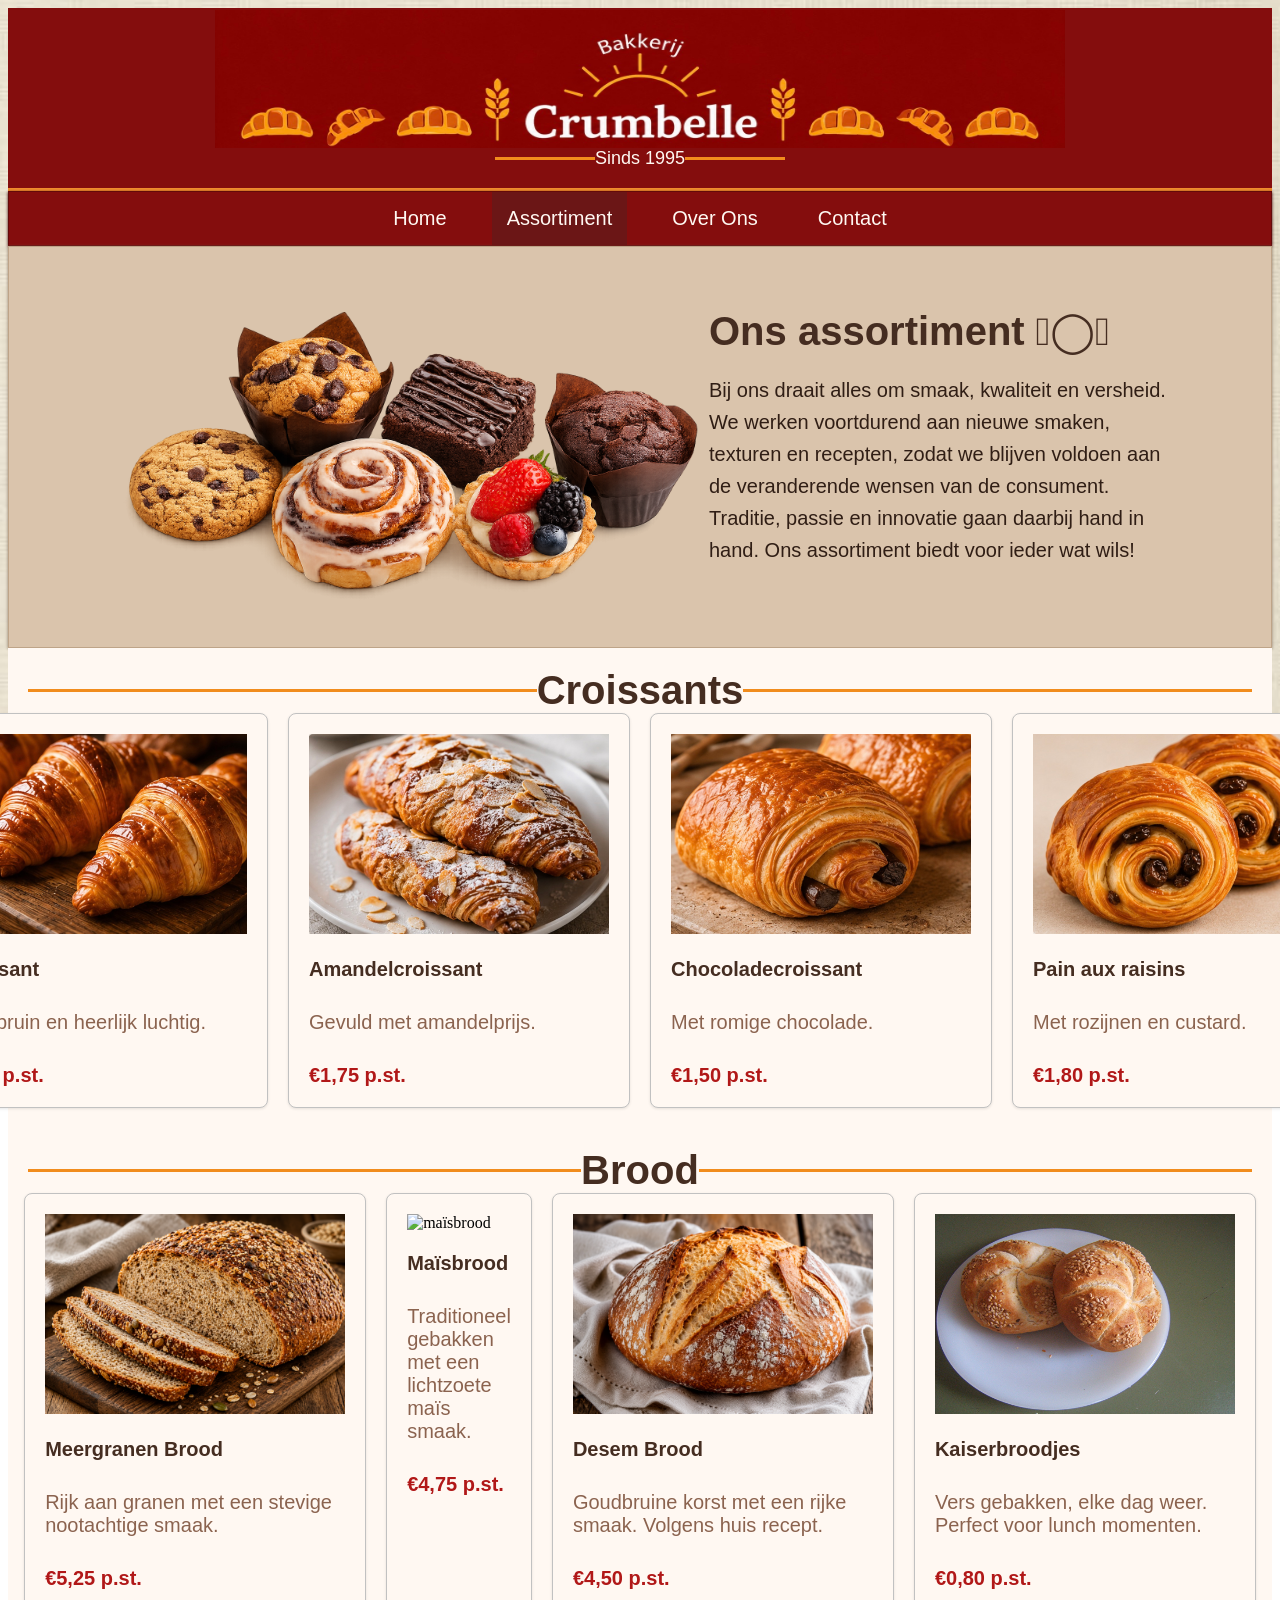
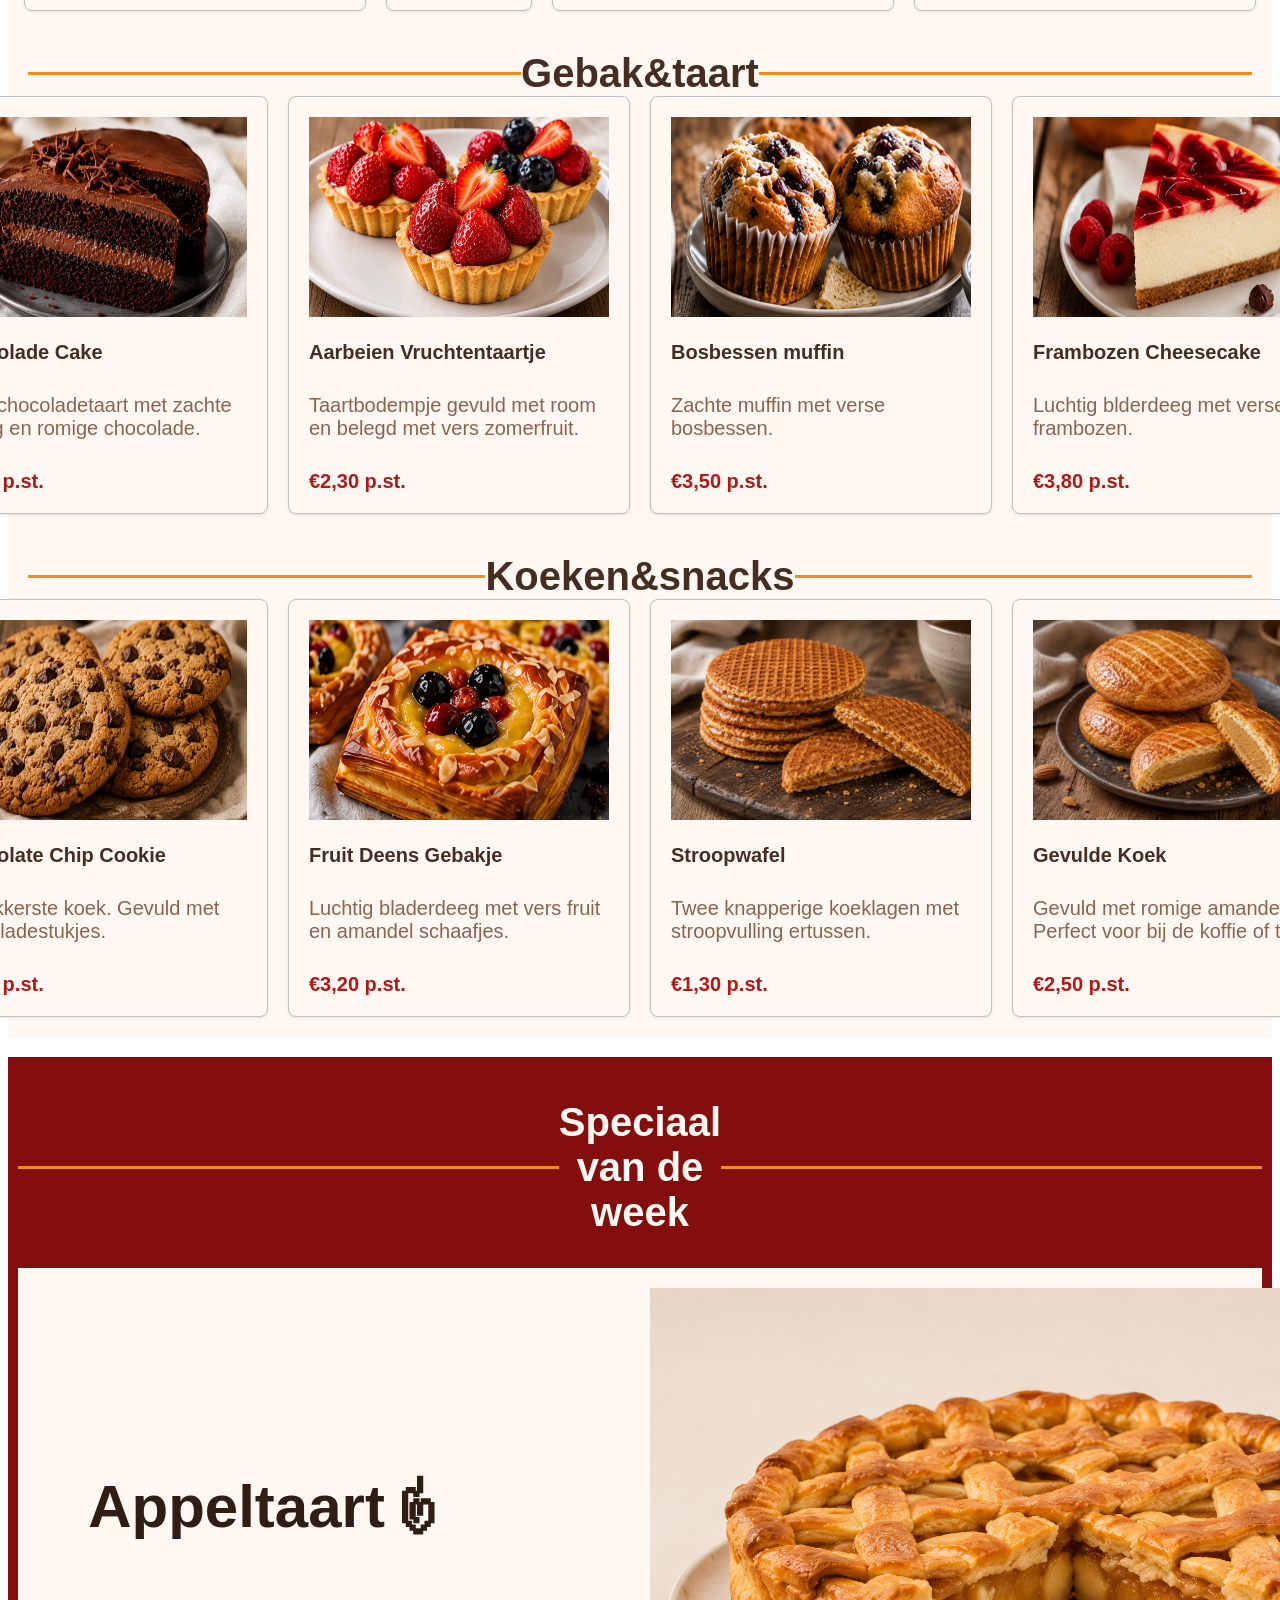
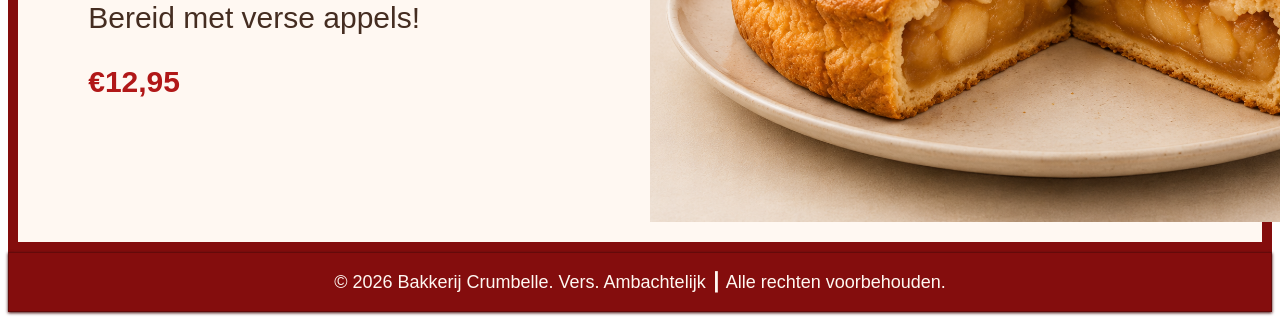
==== commit 7f1970a2: "+ specialiteiten van week. +pagina over ons. website klaar. evaluatiefase gedaan. halverwege comment" ====
--- a/assortiment.html
+++ b/assortiment.html
@@ -1,16 +1,17 @@
 <!DOCTYPE html> 
 <html>
    <head> 
-    <title> hoi</title>
+    <title>Bakkerij Crumbelle</title> <!--Titel website-->
     <link rel="stylesheet" href="style.css"> 
    </head>
 
-    <body>
+    <body> <!--Header-->
        <div id="headerbox">
         <img src="Abalk2.jpg" alt="Balk" id="banner">
         <p id="titel-lijn1">Sinds 1995</p>
       </div>
 
+      <!-- Navigatiemenu-->
       <nav> 
        <ul>
          <li>
@@ -28,7 +29,7 @@
        </ul>
       </nav>
 
-      <div id="flex-container2">
+      <div id="flex-container2"> <!--Assortiment welkom tekst-->
                <img src="Ahapjes.PNG" alt="mandje brood">
             <div class="assortimenttekst">
                <b id="onsassortiment">Ons assortiment 𓌉◯𓇋</b>
@@ -41,30 +42,30 @@
       </div>
 
 
-<div class="assortiment-flexcontainer">
-      <div id="titel-lijn2"'>
-         <b>Croissants</b>
-      </div>
-      <div class="keuzevak">
-           <div class="vak">
+<div class="assortiment-flexcontainer"> <!--Alle producten-->
+      <div id="titel-lijn2"'>
+         <b>Croissants</b> <!--Kopje croissants-->
+      </div>
+      <div class="keuzevak">
+           <div class="vak"> <!--Product Croissant-->
                <img class="vakimg" src="Acroissants.jpg" alt="croissant"> 
-               <h3>Croissant</h3>
+               <h3>Croissant</h3> 
                <p>Goudbruin en heerlijk luchtig.</p>
                <b>€1,20 p.st.</b>
             </div>
-            <div class="vak">
+            <div class="vak"> <!--Product amandel croissant-->
                <img class="vakimg" src="Aamandelcroissant.jpg" alt="amandel croissant"> 
                <h3>Amandelcroissant</h3>
                <p>Gevuld met amandelprijs.</p>
                <b>€1,75 p.st.</b>
             </div>
-            <div class="vak">
+            <div class="vak"> <!--Product chocolade croissant-->
                <img class="vakimg" src="Achocoladecroissant.jpg" alt="chocolade croissant"> 
                <h3>Chocoladecroissant</h3>
                <p>Met romige chocolade.</p>
                <b>€1,50 p.st.</b>
             </div>
-            <div class="vak">
+            <div class="vak"> <!--Product pain aux raisins-->
                <img class="vakimg" src="Apainauxraisins.jpg" alt="pain aux raisins"> 
                <h3>Pain aux raisins</h3>
                <p>Met rozijnen en custard.</p>
@@ -74,9 +75,48 @@
 </div>
       
 
+
+<div class="assortiment-flexcontainer"> <!--Alle producten-->
+      <div id="titel-lijn2"'>
+         <b>Brood</b> <!--Kopje Brood-->
+      </div>
+      <div class="keuzevak">
+           <div class="vak"> <!--Product meergranen brood-->
+               <img class="vakimg" src="Ameergranenbrood.PNG" alt="meergranen brood"> 
+               <h3>Meergranen Brood</h3>
+               <p>Rijk aan granen met een stevige nootachtige smaak.</p>
+               <b>€5,25 p.st.</b>
+            </div>
+            <div class="vak"> <!--Product maisbrood-->
+               <img class="vakimg" src="Amaïsbrood.PNG" alt="maïsbrood"> 
+               <h3>Maïsbrood</h3>
+               <p>Traditioneel gebakken met een lichtzoete maïs smaak.</p>
+               <b>€4,75 p.st.</b>
+            </div>
+            <div class="vak"> <!--Product desem brood-->
+               <img class="vakimg" src="Adesembrood.PNG" alt="desem brood"> 
+               <h3>Desem Brood</h3>
+               <p>Goudbruine korst met een rijke smaak. Volgens huis recept.</p>
+               <b>€4,50 p.st.</b>
+            </div>
+            <div class="vak"> <!--Product kaiserbroodjes-->
+               <img class="vakimg" src="Akaiserbroodje.JPG" alt="kaiserbroodjes"> 
+               <h3>Kaiserbroodjes</h3>
+               <p>Vers gebakken, elke dag weer. Perfect voor lunch momenten.</p>
+               <b>€0,80 p.st.</b>
+            </div>
+      </div>
+</div>
+
+
+
+
+
+
+
 <div class="assortiment-flexcontainer">
       <div id="titel-lijn2"'>
-         <b>Gebak&taart</b>
+         <b>Gebak&taart</b> <!--Kopje Gebak & taart-->
       </div>
       <div class="keuzevak">
            <div class="vak">
@@ -88,72 +128,75 @@
             <div class="vak">
                <img class="vakimg" src="Aaardbeienvruchtentaartje.jpg" alt="aarbeien taart"> 
                <h3>Aarbeien Vruchtentaartje</h3>
-               <p>Krokant taartbodempje gevuld met romige room en belegd met verse aarbeien en zomerfruit.</p>
-               <b>€5,30 p.st.</b>
+               <p>Taartbodempje gevuld met room en belegd met vers zomerfruit.</p>
+               <b>€2,30 p.st.</b>
             </div>
             <div class="vak">
                <img class="vakimg" src="Abosbessenmuffin.jpg" alt="Bosbessen muffin"> 
                <h3>Bosbessen muffin</h3>
-               <p>Zachte muffin met bosbessen.</p>
+               <p>Zachte muffin met verse bosbessen.</p>
                <b>€3,50 p.st.</b>
             </div>
             <div class="vak">
                <img class="vakimg" src="Aframbozencheesecake.jpg" alt="Frambozen cheescake"> 
                <h3>Frambozen Cheesecake</h3>
-               <p>Luchtig blderdeeg met vers fruit</p>
+               <p>Luchtig blderdeeg met verse frambozen.</p>
                <b>€3,80 p.st.</b>
             </div>
       </div>
 </div>
       
+
 <div class="assortiment-flexcontainer">
       <div id="titel-lijn2"'>
-         <b>Gebak&taart</b>
+         <b>Koeken&snacks</b> <!--kopje koeken & snacks-->
       </div>
       <div class="keuzevak">
            <div class="vak">
-               <img class="vakimg" src="Acroissants.jpg" alt="croissant"> 
-               <h3>Croissant</h3>
-               <p>Goudbruin en heerlijk luchtig.</p>
-               <b>€1,20 p.st.</b>
-            </div>
-            <div class="vak">
-               <img class="vakimg" src="Aamandelcroissant.jpg" alt="amandel croissant"> 
-               <h3>Amandelcroissant</h3>
-               <p>Gevuld met amandelprijs.</p>
-               <b>€1,75 p.st.</b>
-            </div>
-            <div class="vak">
-               <img class="vakimg" src="Achocoladecroissant.jpg" alt="chocolade croissant"> 
-               <h3>Chocoladecroissant</h3>
-               <p>Met romige chocolade.</p>
-               <b>€1,50 p.st.</b>
-            </div>
-            <div class="vak">
-               <img class="vakimg" src="Apainauxraisins.jpg" alt="pain aux raisins"> 
-               <h3>Pain aux raisins</h3>
-               <p>Met rozijnen en custard.</p>
-               <b>€1,80 p.st.</b>
-            </div>
-      </div>
-</div>
-      
-
-
+               <img class="vakimg" src="Achocolatechipcookie.jpg" alt="chocolate chip cookie"> 
+               <h3>Chocolate Chip Cookie</h3>
+               <p>De lekkerste koek. Gevuld met chocoladestukjes.  </p>
+               <b>€1,95 p.st.</b>
+            </div>
+            <div class="vak">
+               <img class="vakimg" src="Avruchtendeens.jpg" alt="deens gebakje"> 
+               <h3>Fruit Deens Gebakje</h3>
+               <p>Luchtig bladerdeeg met vers fruit en amandel schaafjes.</p>
+               <b>€3,20 p.st.</b>
+            </div>
+            <div class="vak">
+               <img class="vakimg" src="Astroopwafel.PNG" alt="stroopwafel"> 
+               <h3>Stroopwafel</h3>
+               <p>Twee knapperige koeklagen met stroopvulling ertussen.</p>
+               <b>€1,30 p.st.</b>
+            </div>
+            <div class="vak">
+               <img class="vakimg" src="Agevuldekoek.PNG" alt="gevulde koek"> 
+               <h3>Gevulde Koek</h3>
+               <p>Gevuld met romige amandelspijs. Perfect voor bij de koffie of thee.</p>
+               <b>€2,50 p.st.</b>
+            </div>
+      </div>
+</div>
+      
+
+      
 
    <div class="weekspecial-flexcontainer">
-    <h2>Speciaal van de week</h2>
-      <div id="flex-container1">
-         <div class="weekspecial"> 
-               <h3>Appeltaart</h3>
-               <p>Bereid met verse appels</p>
-               <b>12,95$</b>
-                <img src="Aappeltaart.PNG" alt="appeltaart"> 
+      <div id="titel-lijn3">
+        <h2>Speciaal van de week</h2>
+      </div>
+      <div class="weekspecial">
+         <div class="weekspecial-tekst"> 
+               <h3>Appeltaart 𑣿</h3>
+               <p>Bereid met verse appels!</p>
+               <b>€12,95</b>
          </div>
-      </div>
-   
+         <div class="weekspecial-foto">
+             <img src="Aappeltaart.PNG" alt="appeltaart"> 
+         </div>
          
-        
+      </div>    
   </div>
 
 
--- a/style.css
+++ b/style.css
@@ -216,8 +216,10 @@
 font-size: 40px;
 font-family: 'Segoe UI', Tahoma, Geneva, Verdana, sans-serif;}
 
+#titel-lijn2::before,
+
 #titel-lijn2::after { content:""; 
-width: 100%;
+width: 1600px;
 height: 3px;
 background: #f18c1d;}
 
@@ -257,29 +259,59 @@
 border-radius: 8px;
 padding:20px;
 box-shadow: 0 1px 3px rgba(0,0,0,0.1);
+width: 400px;}
+
+
+
+.weekspecial-flexcontainer{background-color: #840d0d;
+padding:10px;
+margin-top:20px;}
+.weekspecial-flexcontainer h2 {text-align:center;
+        color:#fff8f2;
+       font-size: 40px;
+font-family: 'Segoe UI', Tahoma, Geneva, Verdana, sans-serif;}
+
+#titel-lijn3 {
+display: flex;
+justify-content: space-between;
+align-items: center;
+font-size: 40px;
+font-family: 'Segoe UI', Tahoma, Geneva, Verdana, sans-serif;}
+
+#titel-lijn3::before,
+
+#titel-lijn3::after { content:""; 
+width: 1600px;
+height: 3px;
+background: #f18c1d;}
+
+.weekspecial {background:#fff8f2;
+padding:20px;
+display:flex;
+justify-content:space-around;
+align-items:center;
+gap:40px;}
+
+.weekspecial-tekst {width:35%}
+.weekspecial-tekst h3 {color: #301e15;  font-size: 60px;
+font-family: 'Segoe UI', Tahoma, Geneva, Verdana, sans-serif;}
+
+.weekspecial-tekst p {color:#452d21;;font-size: 30px;
+font-family: 'Segoe UI', Tahoma, Geneva, Verdana, sans-serif;} 
+
+.weekspecial-tekst b {color:#b11818;font-size: 30px;
+font-family: 'Segoe UI', Tahoma, Geneva, Verdana, sans-serif;}
+
+.weeksepcial img {display: block;
 width: 300px;}
 
-
-
-.weekspecial-flexcontainer{background-color: #840d0d;
-border-radius: 15px;
-padding:20px;
-margin-top:30px;}
-
-.weekspecial {background-color: rgb(168, 130, 130);
-      width: 30%;
-}
-
-.weekspecial h3 {color: #fff8f2; font-size: 20px;
-font-family: 'Segoe UI', Tahoma, Geneva, Verdana, sans-serif;}
-.weekspecial p {color: #fff8f2; font-size: 20px;
-font-family: 'Segoe UI', Tahoma, Geneva, Verdana, sans-serif;}
-.weekspecial b {color:#840d0d;font-size: 20px;
-font-family: 'Segoe UI', Tahoma, Geneva, Verdana, sans-serif;}
+.weekspecial-foto {width:45%;}
+.weekspecial-foto img {width:800px;
+display:block;
+height:auto;}
+
+
                
-.weekspecial img {padding:50px;
-width: 100%;}
-            
 
 
 
@@ -316,6 +348,25 @@
       0px 0px 30px black;}
 
 
+#overons-flexcontainer { display: flex;
+      justify-content: center;
+      align-items: flex-start;
+      gap: 60px;
+      margin: 50px;
+      } 
+
+#overons-flexcontainer img { width:600px;
+height:600px}
+
+.overons-fotos {display:flex;
+flex-direction: column;
+gap:30px}
+
+.overons-tekst p {color:#301e15;
+      font-size: 20px;
+      font-family: 'Segoe UI', Tahoma, Geneva, Verdana, sans-serif;
+      line-height: 1.6;
+width: 800px;}
 
 
 
